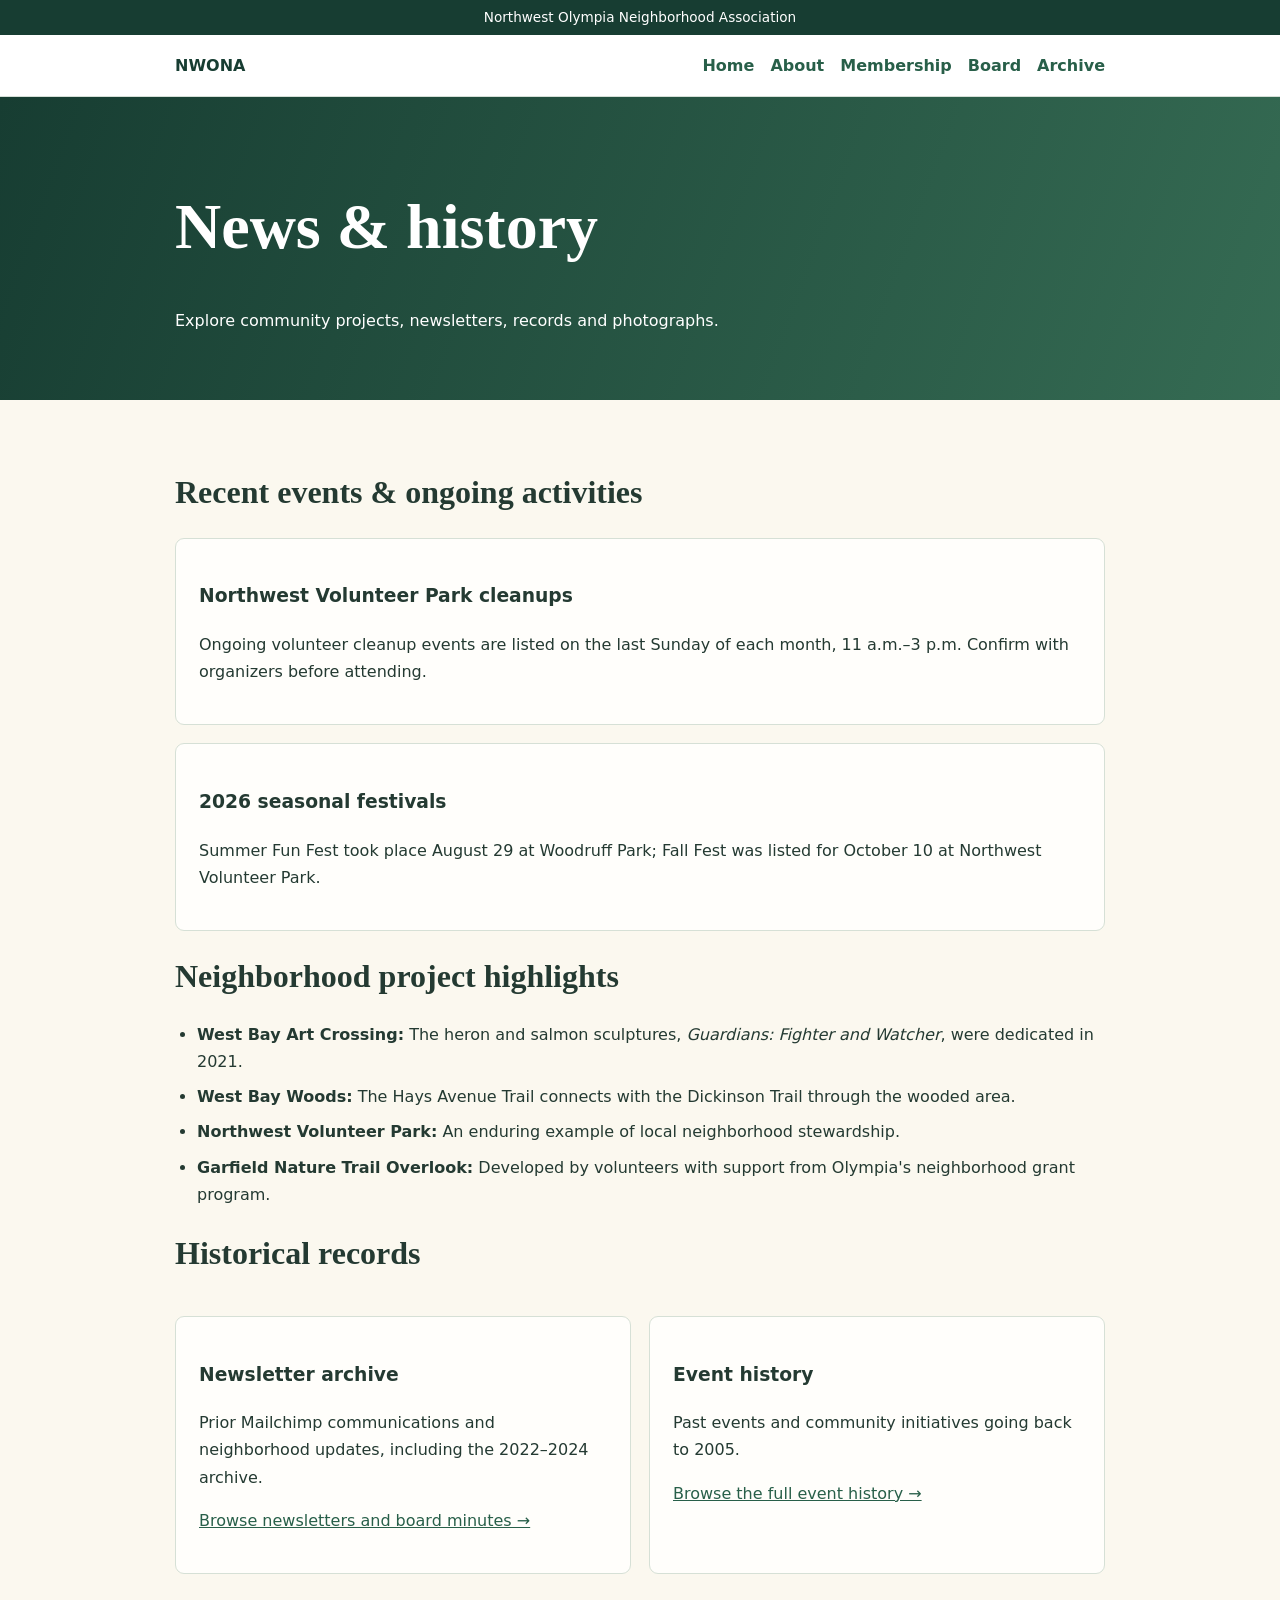
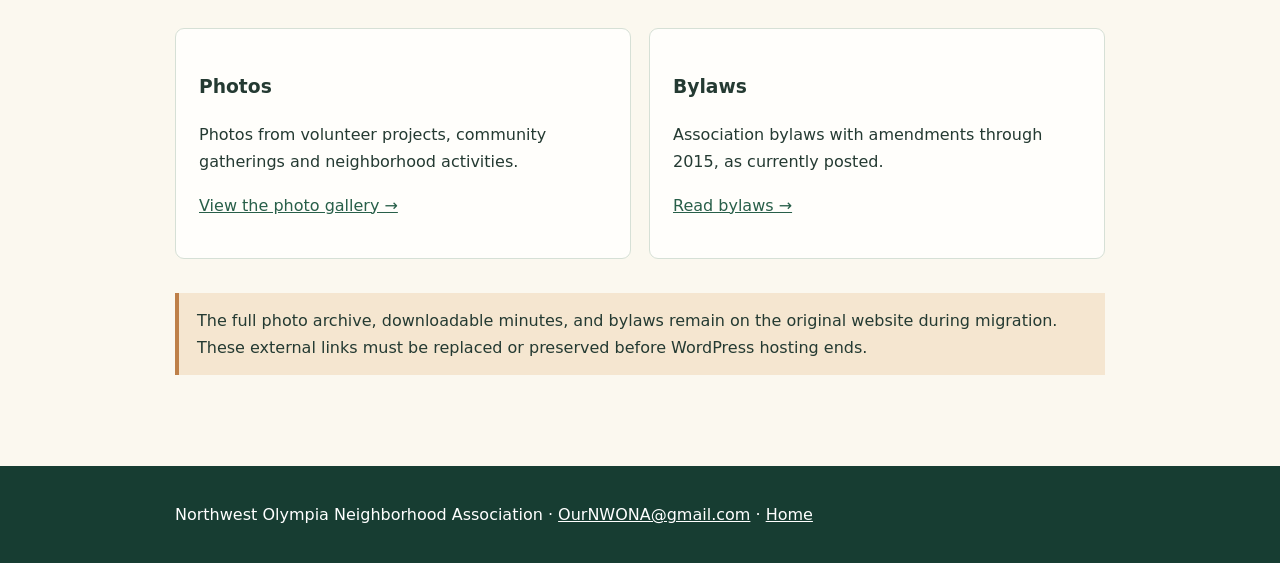
==== archive.html @ d9b58c09 "Add migrated NWONA archive.html" ====
<!doctype html><html lang="en"><head><meta charset="utf-8"><meta name="viewport" content="width=device-width,initial-scale=1"><meta name="description" content="Explore community projects, newsletters, records and photographs."><title>News & history | NWONA</title><link rel="stylesheet" href="/styles.css"></head><body><div class="ribbon">Northwest Olympia Neighborhood Association</div><header class="navwrap"><div class="wrap nav"><a class="logo" href="/">NWONA</a><nav class="links"><a href="/">Home</a><a href="/about.html">About</a><a href="/membership.html">Membership</a><a href="/board.html">Board</a><a href="/archive.html">Archive</a></nav></div></header><main><div class="hero"><div class="wrap"><h1>News & history</h1><p>Explore community projects, newsletters, records and photographs.</p></div></div><div class="wrap content"><h2>Recent events & ongoing activities</h2><div class="card"><h3>Northwest Volunteer Park cleanups</h3><p>Ongoing volunteer cleanup events are listed on the last Sunday of each month, 11 a.m.–3 p.m. Confirm with organizers before attending.</p></div><div class="card"><h3>2026 seasonal festivals</h3><p>Summer Fun Fest took place August 29 at Woodruff Park; Fall Fest was listed for October 10 at Northwest Volunteer Park.</p></div><h2>Neighborhood project highlights</h2><ul><li><strong>West Bay Art Crossing:</strong> The heron and salmon sculptures, <em>Guardians: Fighter and Watcher</em>, were dedicated in 2021.</li><li><strong>West Bay Woods:</strong> The Hays Avenue Trail connects with the Dickinson Trail through the wooded area.</li><li><strong>Northwest Volunteer Park:</strong> An enduring example of local neighborhood stewardship.</li><li><strong>Garfield Nature Trail Overlook:</strong> Developed by volunteers with support from Olympia's neighborhood grant program.</li></ul><h2>Historical records</h2><div class="grid"><div class="card"><h3>Newsletter archive</h3><p>Prior Mailchimp communications and neighborhood updates, including the 2022–2024 archive.</p><p><a href="https://nwona.org/communications/">Browse newsletters and board minutes →</a></p></div><div class="card"><h3>Event history</h3><p>Past events and community initiatives going back to 2005.</p><p><a href="https://nwona.org/events/">Browse the full event history →</a></p></div><div class="card"><h3>Photos</h3><p>Photos from volunteer projects, community gatherings and neighborhood activities.</p><p><a href="https://nwona.org/gallery/">View the photo gallery →</a></p></div><div class="card"><h3>Bylaws</h3><p>Association bylaws with amendments through 2015, as currently posted.</p><p><a href="https://nwona.org/bylaws/">Read bylaws →</a></p></div></div><p class="note">The full photo archive, downloadable minutes, and bylaws remain on the original website during migration. These external links must be replaced or preserved before WordPress hosting ends.</p></div></main><footer class="footer"><div class="wrap">Northwest Olympia Neighborhood Association · <a href="mailto:OurNWONA@gmail.com">OurNWONA@gmail.com</a> · <a href="/">Home</a></div></footer></body></html>
---- styles.css ----
:root{--forest:#173d32;--pine:#326550;--cream:#fbf8ef;--sage:#e6eee4;--ink:#243a32}*{box-sizing:border-box}body{margin:0;font:16px/1.7 system-ui,-apple-system,sans-serif;background:var(--cream);color:var(--ink)}a{color:#285f49}a:focus-visible{outline:3px solid #bc804c;outline-offset:3px}h1,h2{font-family:Georgia,serif;line-height:1.15}h1{font-size:clamp(2.7rem,5vw,4rem)}h2{font-size:2rem}.wrap{width:min(930px,calc(100% - 40px));margin:auto}.ribbon{background:var(--forest);color:white;text-align:center;font-size:.85rem;padding:6px}.navwrap{background:white;border-bottom:1px solid #d5dfd7}.nav{display:flex;align-items:center;justify-content:space-between;gap:20px;padding:17px 0}.logo{font-weight:850;color:var(--forest);text-decoration:none}.links{display:flex;gap:16px;flex-wrap:wrap}.links a{text-decoration:none;font-weight:650}.hero{background:linear-gradient(110deg,#173d32,#356b53);padding:50px 0;color:white}.hero p{max-width:720px}.content{padding:48px 0 75px}.card{background:#fffefb;border:1px solid #d6e0d6;border-radius:9px;padding:23px;margin:18px 0}.grid{display:grid;grid-template-columns:repeat(2,minmax(0,1fr));gap:18px}.muted{color:#597064}.note{background:#f5e6d0;border-left:4px solid #be8049;padding:14px 18px}.footer{background:var(--forest);color:white;padding:35px 0}.footer a{color:white}ul{padding-left:22px}li{margin:8px 0}@media(max-width:700px){.nav{display:block}.links{margin-top:10px;gap:10px}.grid{grid-template-columns:1fr}}
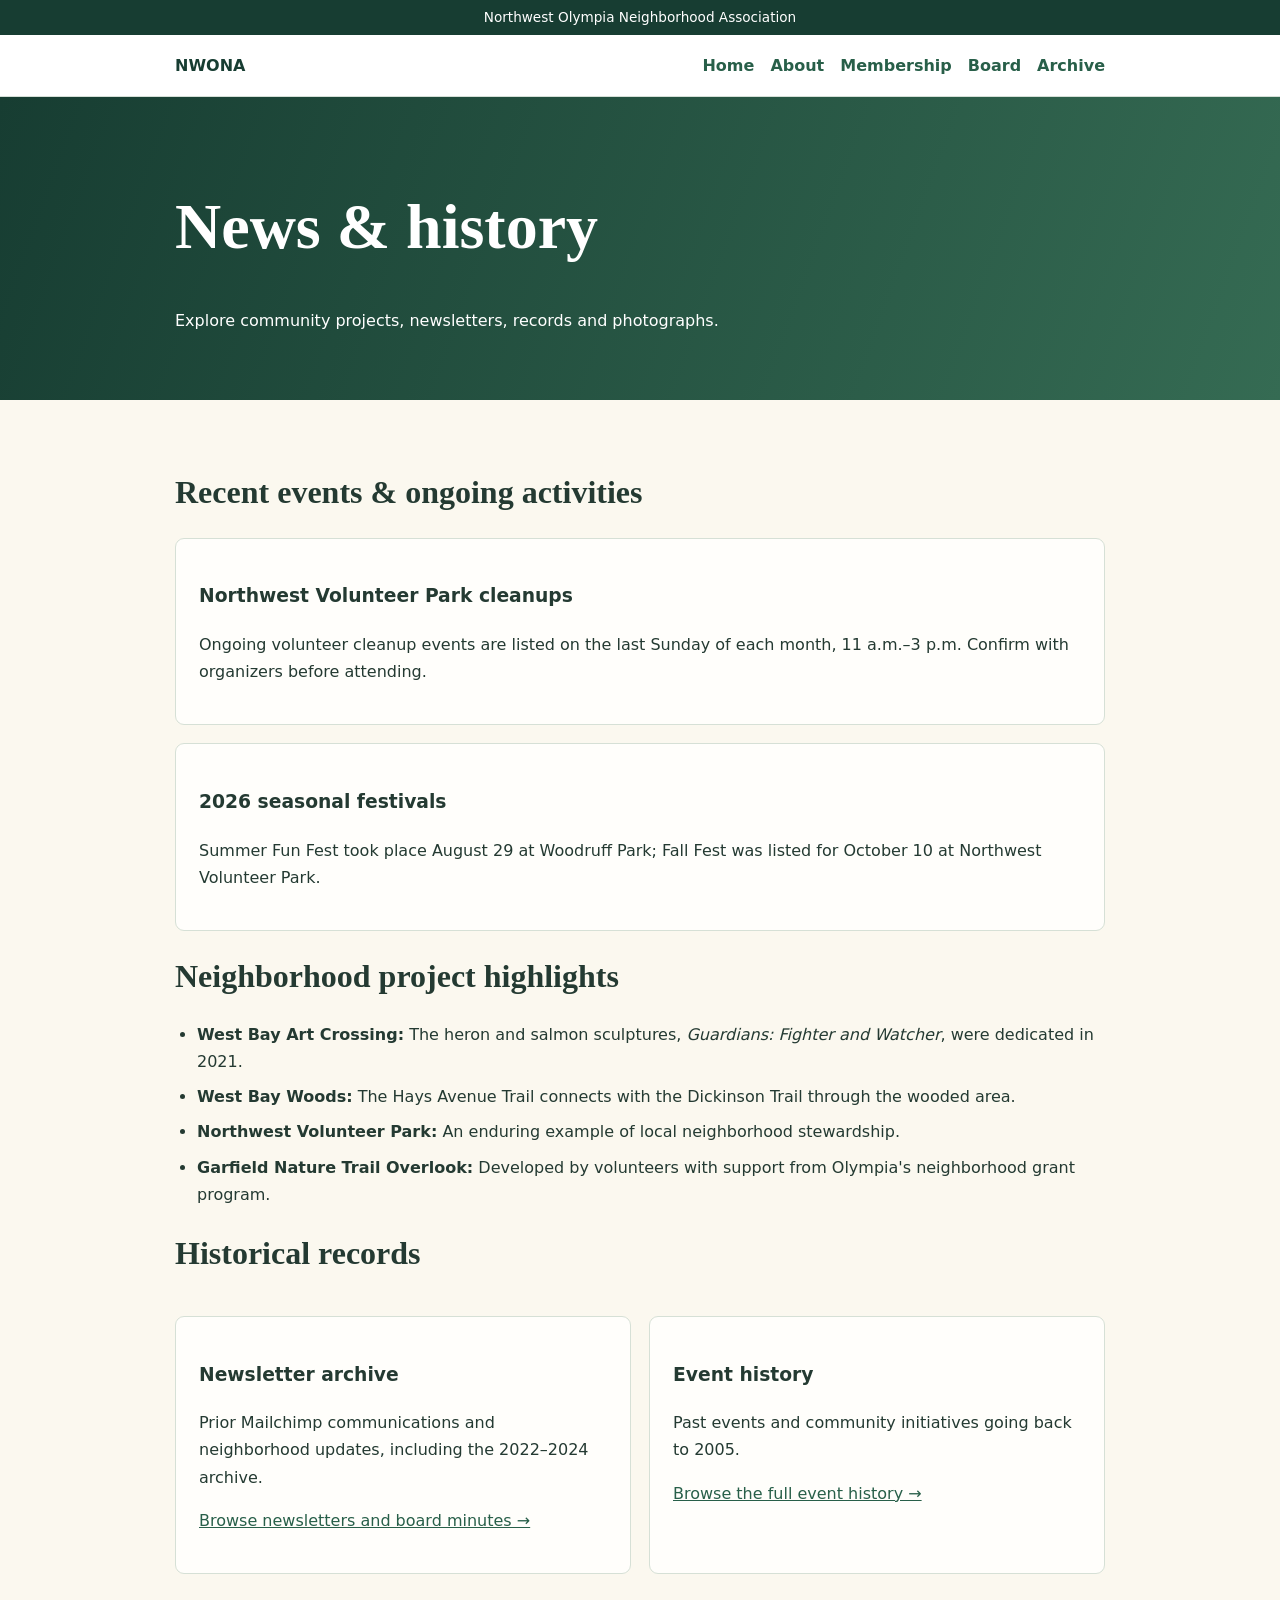
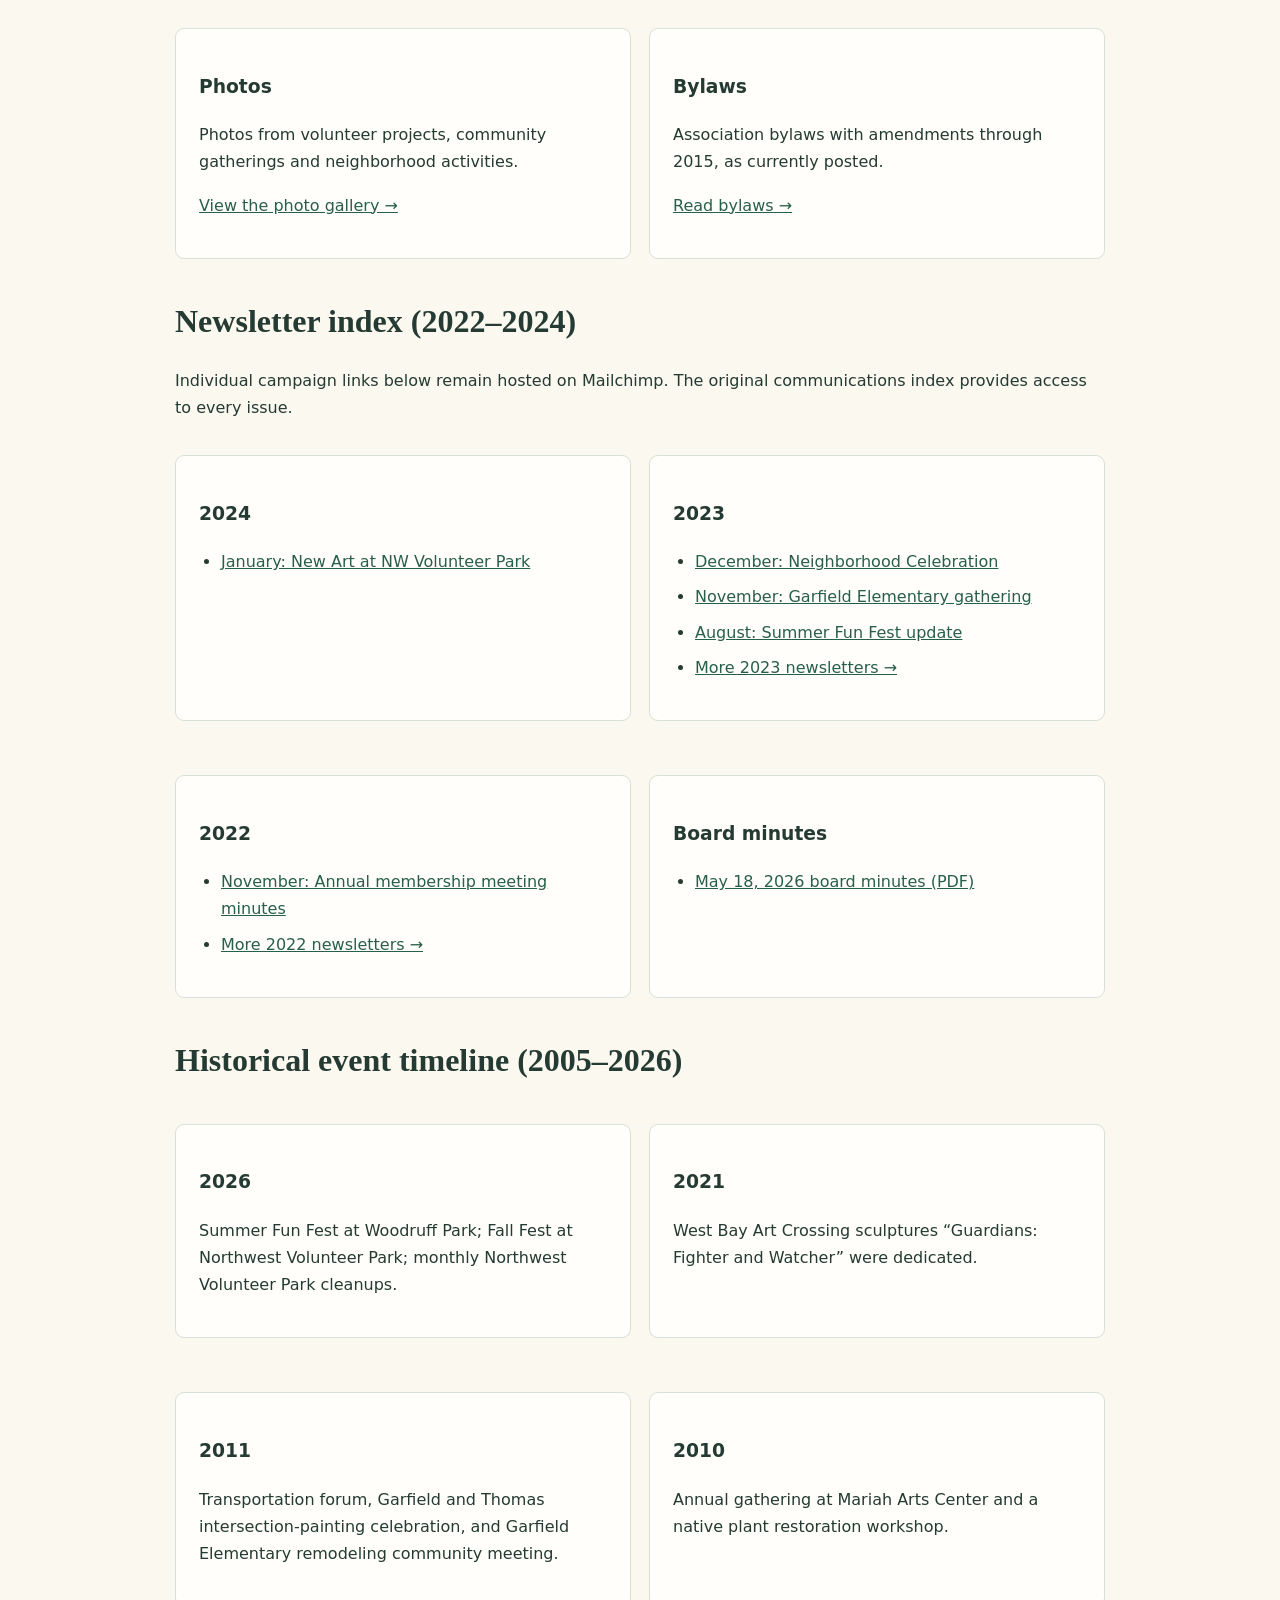
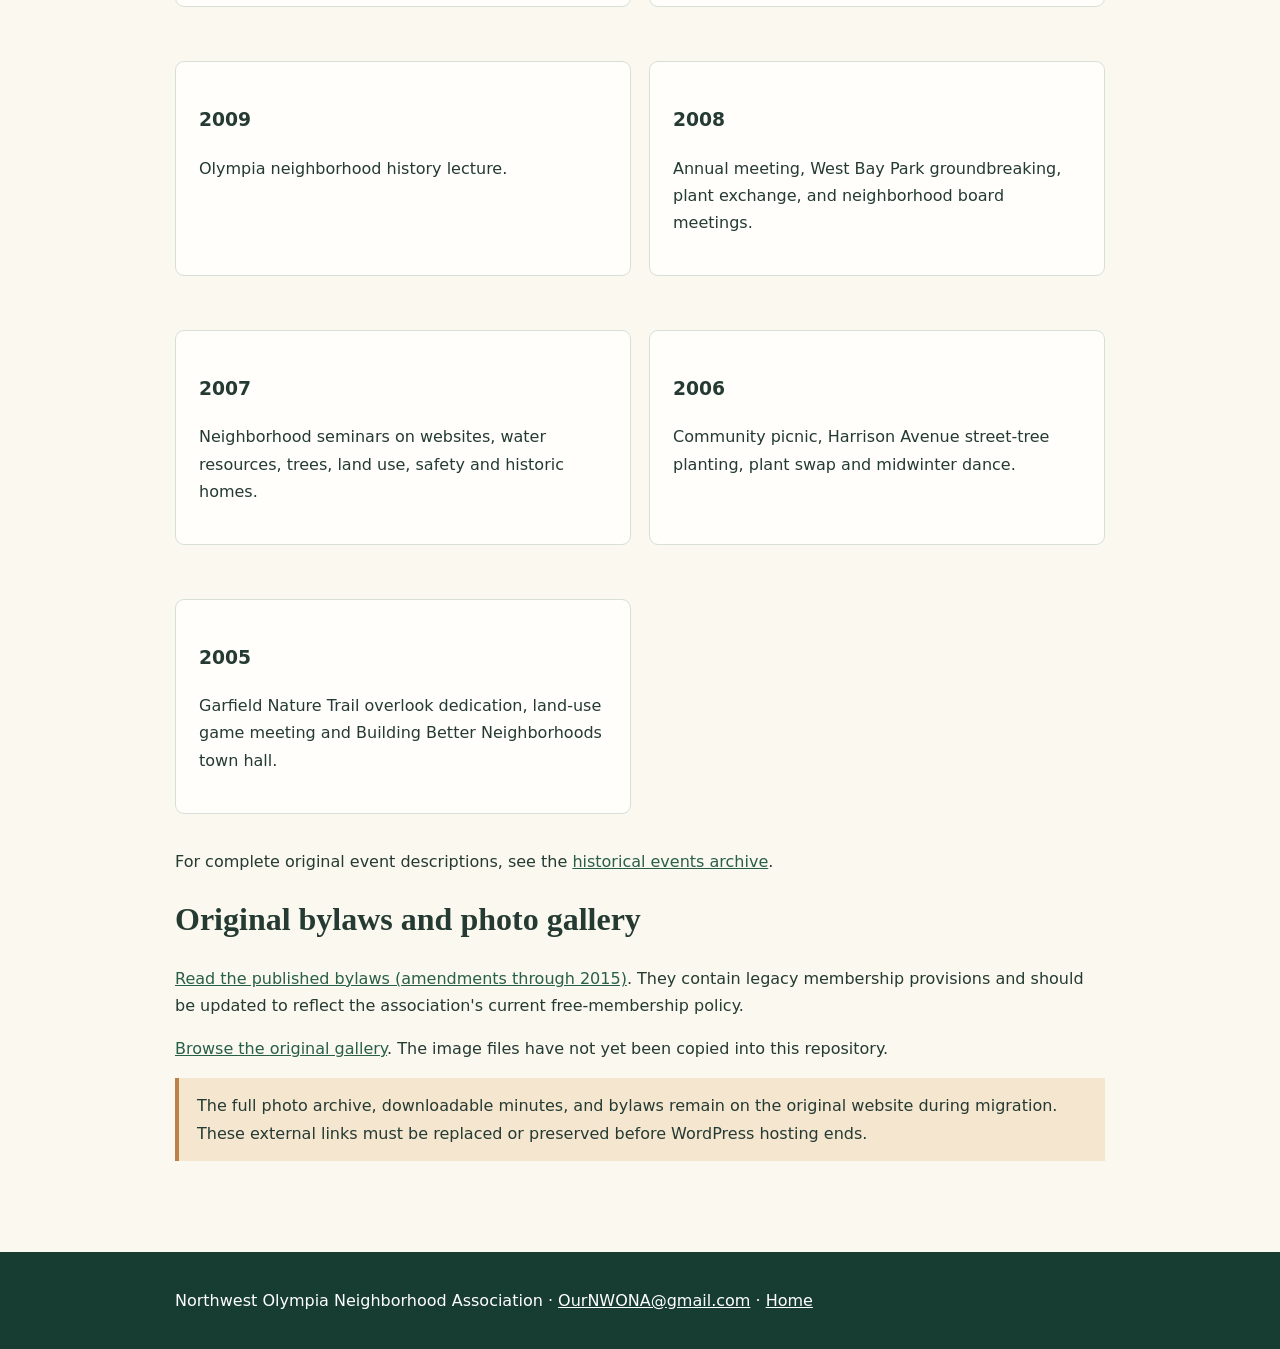
==== commit a2f071bc: "Expand local archive with newsletter index and historical timeline" ====
--- a/archive.html
+++ b/archive.html
@@ -1 +1,12 @@
-<!doctype html><html lang="en"><head><meta charset="utf-8"><meta name="viewport" content="width=device-width,initial-scale=1"><meta name="description" content="Explore community projects, newsletters, records and photographs."><title>News & history | NWONA</title><link rel="stylesheet" href="/styles.css"></head><body><div class="ribbon">Northwest Olympia Neighborhood Association</div><header class="navwrap"><div class="wrap nav"><a class="logo" href="/">NWONA</a><nav class="links"><a href="/">Home</a><a href="/about.html">About</a><a href="/membership.html">Membership</a><a href="/board.html">Board</a><a href="/archive.html">Archive</a></nav></div></header><main><div class="hero"><div class="wrap"><h1>News & history</h1><p>Explore community projects, newsletters, records and photographs.</p></div></div><div class="wrap content"><h2>Recent events & ongoing activities</h2><div class="card"><h3>Northwest Volunteer Park cleanups</h3><p>Ongoing volunteer cleanup events are listed on the last Sunday of each month, 11 a.m.–3 p.m. Confirm with organizers before attending.</p></div><div class="card"><h3>2026 seasonal festivals</h3><p>Summer Fun Fest took place August 29 at Woodruff Park; Fall Fest was listed for October 10 at Northwest Volunteer Park.</p></div><h2>Neighborhood project highlights</h2><ul><li><strong>West Bay Art Crossing:</strong> The heron and salmon sculptures, <em>Guardians: Fighter and Watcher</em>, were dedicated in 2021.</li><li><strong>West Bay Woods:</strong> The Hays Avenue Trail connects with the Dickinson Trail through the wooded area.</li><li><strong>Northwest Volunteer Park:</strong> An enduring example of local neighborhood stewardship.</li><li><strong>Garfield Nature Trail Overlook:</strong> Developed by volunteers with support from Olympia's neighborhood grant program.</li></ul><h2>Historical records</h2><div class="grid"><div class="card"><h3>Newsletter archive</h3><p>Prior Mailchimp communications and neighborhood updates, including the 2022–2024 archive.</p><p><a href="https://nwona.org/communications/">Browse newsletters and board minutes →</a></p></div><div class="card"><h3>Event history</h3><p>Past events and community initiatives going back to 2005.</p><p><a href="https://nwona.org/events/">Browse the full event history →</a></p></div><div class="card"><h3>Photos</h3><p>Photos from volunteer projects, community gatherings and neighborhood activities.</p><p><a href="https://nwona.org/gallery/">View the photo gallery →</a></p></div><div class="card"><h3>Bylaws</h3><p>Association bylaws with amendments through 2015, as currently posted.</p><p><a href="https://nwona.org/bylaws/">Read bylaws →</a></p></div></div><p class="note">The full photo archive, downloadable minutes, and bylaws remain on the original website during migration. These external links must be replaced or preserved before WordPress hosting ends.</p></div></main><footer class="footer"><div class="wrap">Northwest Olympia Neighborhood Association · <a href="mailto:OurNWONA@gmail.com">OurNWONA@gmail.com</a> · <a href="/">Home</a></div></footer></body></html>+<!doctype html><html lang="en"><head><meta charset="utf-8"><meta name="viewport" content="width=device-width,initial-scale=1"><meta name="description" content="Explore community projects, newsletters, records and photographs."><title>News & history | NWONA</title><link rel="stylesheet" href="/styles.css"></head><body><div class="ribbon">Northwest Olympia Neighborhood Association</div><header class="navwrap"><div class="wrap nav"><a class="logo" href="/">NWONA</a><nav class="links"><a href="/">Home</a><a href="/about.html">About</a><a href="/membership.html">Membership</a><a href="/board.html">Board</a><a href="/archive.html">Archive</a></nav></div></header><main><div class="hero"><div class="wrap"><h1>News & history</h1><p>Explore community projects, newsletters, records and photographs.</p></div></div><div class="wrap content"><h2>Recent events & ongoing activities</h2><div class="card"><h3>Northwest Volunteer Park cleanups</h3><p>Ongoing volunteer cleanup events are listed on the last Sunday of each month, 11 a.m.–3 p.m. Confirm with organizers before attending.</p></div><div class="card"><h3>2026 seasonal festivals</h3><p>Summer Fun Fest took place August 29 at Woodruff Park; Fall Fest was listed for October 10 at Northwest Volunteer Park.</p></div><h2>Neighborhood project highlights</h2><ul><li><strong>West Bay Art Crossing:</strong> The heron and salmon sculptures, <em>Guardians: Fighter and Watcher</em>, were dedicated in 2021.</li><li><strong>West Bay Woods:</strong> The Hays Avenue Trail connects with the Dickinson Trail through the wooded area.</li><li><strong>Northwest Volunteer Park:</strong> An enduring example of local neighborhood stewardship.</li><li><strong>Garfield Nature Trail Overlook:</strong> Developed by volunteers with support from Olympia's neighborhood grant program.</li></ul><h2>Historical records</h2><div class="grid"><div class="card"><h3>Newsletter archive</h3><p>Prior Mailchimp communications and neighborhood updates, including the 2022–2024 archive.</p><p><a href="https://nwona.org/communications/">Browse newsletters and board minutes →</a></p></div><div class="card"><h3>Event history</h3><p>Past events and community initiatives going back to 2005.</p><p><a href="https://nwona.org/events/">Browse the full event history →</a></p></div><div class="card"><h3>Photos</h3><p>Photos from volunteer projects, community gatherings and neighborhood activities.</p><p><a href="https://nwona.org/gallery/">View the photo gallery →</a></p></div><div class="card"><h3>Bylaws</h3><p>Association bylaws with amendments through 2015, as currently posted.</p><p><a href="https://nwona.org/bylaws/">Read bylaws →</a></p></div></div><h2>Newsletter index (2022–2024)</h2><p>Individual campaign links below remain hosted on Mailchimp. The original communications index provides access to every issue.</p><div class="grid"><div class="card"><h3>2024</h3><ul><li><a href="https://eepurl.com/iJ9aQ2">January: New Art at NW Volunteer Park</a></li></ul></div><div class="card"><h3>2023</h3><ul><li><a href="https://eepurl.com/iEeGi2">December: Neighborhood Celebration</a></li><li><a href="https://us6.campaign-archive.com/?id=9b58691eb6&amp;u=78b8a7333caaa5948e0ce791c">November: Garfield Elementary gathering</a></li><li><a href="https://us6.campaign-archive.com/?id=54272fe985&amp;u=78b8a7333caaa5948e0ce791c">August: Summer Fun Fest update</a></li><li><a href="https://nwona.org/communications/">More 2023 newsletters →</a></li></ul></div><div class="card"><h3>2022</h3><ul><li><a href="https://us6.campaign-archive.com/?id=b581701a27&amp;u=78b8a7333caaa5948e0ce791c">November: Annual membership meeting minutes</a></li><li><a href="https://nwona.org/communications/">More 2022 newsletters →</a></li></ul></div><div class="card"><h3>Board minutes</h3><ul><li><a href="https://nwona.org/wp-content/uploads/2026/08/NWONA-Board-Meeting-Minutes-5_18_26.pdf">May 18, 2026 board minutes (PDF)</a></li></ul></div></div>
+<h2>Historical event timeline (2005–2026)</h2><div class="grid">
+<div class="card"><h3>2026</h3><p>Summer Fun Fest at Woodruff Park; Fall Fest at Northwest Volunteer Park; monthly Northwest Volunteer Park cleanups.</p></div>
+<div class="card"><h3>2021</h3><p>West Bay Art Crossing sculptures “Guardians: Fighter and Watcher” were dedicated.</p></div>
+<div class="card"><h3>2011</h3><p>Transportation forum, Garfield and Thomas intersection-painting celebration, and Garfield Elementary remodeling community meeting.</p></div>
+<div class="card"><h3>2010</h3><p>Annual gathering at Mariah Arts Center and a native plant restoration workshop.</p></div>
+<div class="card"><h3>2009</h3><p>Olympia neighborhood history lecture.</p></div>
+<div class="card"><h3>2008</h3><p>Annual meeting, West Bay Park groundbreaking, plant exchange, and neighborhood board meetings.</p></div>
+<div class="card"><h3>2007</h3><p>Neighborhood seminars on websites, water resources, trees, land use, safety and historic homes.</p></div>
+<div class="card"><h3>2006</h3><p>Community picnic, Harrison Avenue street-tree planting, plant swap and midwinter dance.</p></div>
+<div class="card"><h3>2005</h3><p>Garfield Nature Trail overlook dedication, land-use game meeting and Building Better Neighborhoods town hall.</p></div></div><p>For complete original event descriptions, see the <a href="https://nwona.org/events/">historical events archive</a>.</p>
+<h2>Original bylaws and photo gallery</h2><p><a href="https://nwona.org/bylaws/">Read the published bylaws (amendments through 2015)</a>. They contain legacy membership provisions and should be updated to reflect the association's current free-membership policy.</p><p><a href="https://nwona.org/gallery/">Browse the original gallery</a>. The image files have not yet been copied into this repository.</p><p class="note">The full photo archive, downloadable minutes, and bylaws remain on the original website during migration. These external links must be replaced or preserved before WordPress hosting ends.</p></div></main><footer class="footer"><div class="wrap">Northwest Olympia Neighborhood Association · <a href="mailto:OurNWONA@gmail.com">OurNWONA@gmail.com</a> · <a href="/">Home</a></div></footer></body></html>
